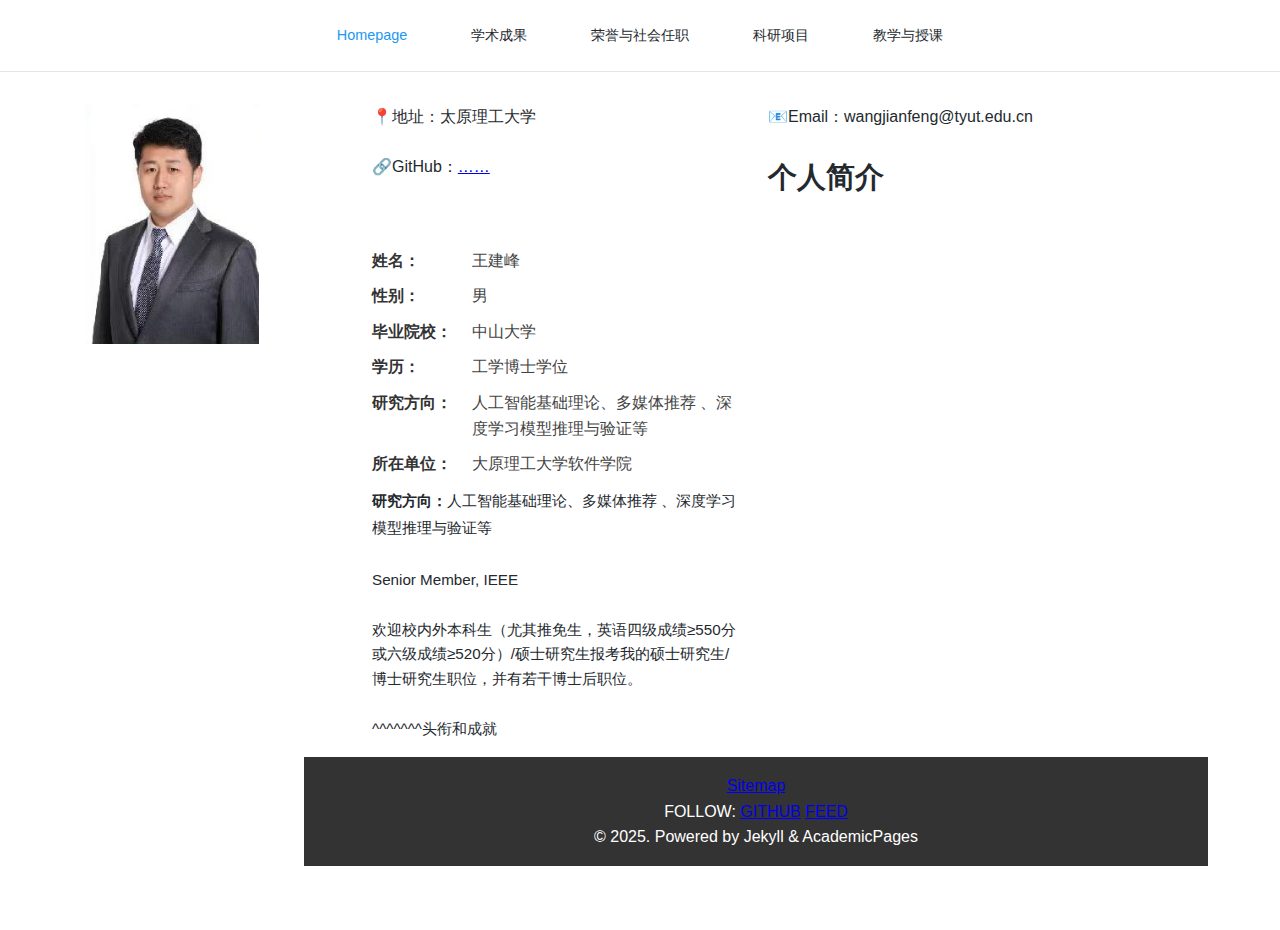
==== index.html @ 0086d67a "Update index.html" ====
<!DOCTYPE html>
<html lang="zh">
<head>
    <meta charset="UTF-8">
    <meta name="viewport" content="width=device-width, initial-scale=1.0">
    <title>个人主页</title>
    <link rel="stylesheet" href="style.css">
</head>
<body>
    <nav class="top-nav">
        <div class="nav-container">
            <a href="index.html" class="nav-item active">Homepage</a>
            <a href="publications.html" class="nav-item">学术成果</a>
            <a href="honors.html" class="nav-item">荣誉与社会任职</a>
            <a href="projects.html" class="nav-item">科研项目</a>
            <a href="teaching.html" class="nav-item">教学与授课</a>
           
        </div>
    </nav>

    <div class="container">
        <div class="profile-section">
            <div class="profile-image">
                <!-- 这里放置您的照片 -->
                <img src="wangjianfeng.jpg" alt="头像" id="avatar">
            </div>

            <div class="profile-info">

                  <div class="contact-info">
            <div class="info-item">
                <span class="icon">📍</span>
                <span>地址：太原理工大学</span>
            </div>
            <div class="info-item">
                <span class="icon">📧</span>
                <span>Email：wangjianfeng@tyut.edu.cn</span>
            </div>
            <div class="info-item">
                <span class="icon">🔗</span>
                <span>GitHub：<a href="#">……</a></span>
            </div>
  


                <h1>个人简介</h1>
                <div class="info-content">
                    
      

                     <div class="personal-info">
                        <div class="info-item">
                            <span class="label">姓名：</span>
                            <span class="value">王建峰</span>
                        </div>
                        <div class="info-item">
                            <span class="label">性别：</span>
                            <span class="value">男</span>
                        </div>
                       
                       
                        <div class="info-item">
                            <span class="label">毕业院校：</span>
                            <span class="value">中山大学</span>
                        </div>
                        <div class="info-item">
                            <span class="label">学历：</span>
                            <span class="value">工学博士学位</span>
                        </div>
                        <div class="info-item">
                            <span class="label">研究方向：</span>
                            <span class="value">人工智能基础理论、多媒体推荐 、深度学习模型推理与验证等</span>
                        </div>
                        <div class="info-item">
                            <span class="label">所在单位：</span>
                            <span class="value">大原理工大学软件学院</span>
                        </div>
                    <p class="research-interests">
                        <strong>研究方向：</strong>人工智能基础理论、多媒体推荐 、深度学习模型推理与验证等
                    </p>
                    <p class="position">Senior Member, IEEE</p>
                    
                    <p class="education">
                        欢迎校内外本科生（尤其推免生，英语四级成绩≥550分或六级成绩≥520分）/硕士研究生报考我的硕士研究生/博士研究生职位，并有若干博士后职位。
                    
                    <p class="achievements">
                        ^^^^^^^头衔和成就
                    </p>
                </div>
            </div>
        </div>


            
    <footer>
        <div class="footer-content">
            <div class="sitemap">
                <a href="#">Sitemap</a>
            </div>
            <div class="follow">
                FOLLOW: 
                <a href="#" class="github">GITHUB</a>
                <a href="#" class="feed">FEED</a>
            </div>
            <div class="copyright">
                &copy; 2025. Powered by Jekyll & AcademicPages
            </div>
        </div>
    </footer>
</body>
</html>
---- style.css ----
:root {
    --primary-color: #333;
    --background-color: #fff;
    --accent-color: #2196F3;
    --text-color: #24292e;
    --border-color: #e1e4e8;
}

* {
    margin: 0;
    padding: 0;
    box-sizing: border-box;
}

body {
    font-family: -apple-system, BlinkMacSystemFont, "Segoe UI", Roboto, "Helvetica Neue", Arial, sans-serif;
    line-height: 1.6;
    color: var(--text-color);
    background-color: var(--background-color);
    min-height: 100vh;
    display: flex;
    flex-direction: column;
    margin: 0;
}

/* 导航栏样式 */
.top-nav {
    background-color: #fff;
    border-bottom: 1px solid var(--border-color);
    padding: 1rem 0;
    position: sticky;
    top: 0;
    z-index: 1000;
}

.nav-container {
    max-width: 1200px;
    margin: 0 auto;
    display: flex;
    justify-content: center;
    gap: 2rem;
}

.nav-item {
    text-decoration: none;
    color: var(--text-color);
    font-size: 0.9rem;
    padding: 0.5rem 1rem;
    transition: color 0.3s;
}

.nav-item:hover {
    color: var(--accent-color);
}

.nav-item.active {
    color: var(--accent-color);
    font-weight: 500;
}

/* 主容器样式 */
.container {
    flex: 1 0 auto;
    width: 100%;
    max-width: 1200px;
    margin: 0 auto;
    padding: 2rem;
    display: flex;
    flex-direction: column;
    min-height: calc(100vh - 150px); /* 减去导航栏和页脚的高度 */
}

/* 个人资料部分 */
.profile-section {
    display: flex;
    gap: 2rem;
    margin-bottom: 2rem;
}

.profile-image {
    flex-shrink: 0;
    width: 200px;
    height: 240px;
    display: flex;
    align-items: flex-start;
    justify-content: center;
}

#avatar {
    width: 100%;
    height: 100%;
    object-fit: contain;
    border-radius: 0;
}

.profile-info {
    flex-grow: 1;
}

.profile-info h1 {
    font-size: 1.8rem;
    margin-bottom: 1.5rem;
    color: var(--text-color);
}

.info-content p {
    margin-bottom: 1rem;
    font-size: 0.95rem;
}

.research-interests {
    line-height: 1.8;
}

.personal-info {
    display: flex;
    flex-direction: column;
    gap: 10px;
}

.info-item {
    display: flex;
    align-items: flex-start;
    line-height: 1.6;
}

.info-item .label {
    min-width: 100px;
    font-weight: bold;
    color: #333;
}

.info-item .value {
    flex: 1;
    color: #444;
}

/* 联系信息样式 */
.contact-section {
    margin-top: 2rem;
    padding: 2rem 0;
    background-color: #f8f9fa;
    border-top: 1px solid #eee;
}

.contact-info {
    max-width: 800px;
    margin: 0 auto;
    display: grid;
    grid-template-columns: repeat(auto-fit, minmax(300px, 1fr));
    gap: 1.5rem;
    padding: 0 1rem;
}

.contact-item {
    display: flex;
    align-items: center;
    gap: 1rem;
    color: #555;
}

.contact-item i {
    font-size: 1.2rem;
    color: #007bff;
    width: 24px;
    text-align: center;
}

/* 出版物部分样式 */
.publications-section {
    margin-top: 2rem;
}

.publications-section h2 {
    font-size: 1.5rem;
    color: #24292e;
    margin-bottom: 1.5rem;
    padding-bottom: 0.5rem;
    border-bottom: 1px solid var(--border-color);
}

.publication-item {
    margin-bottom: 2.5rem;
    padding-bottom: 1.5rem;
    border-bottom: 1px solid var(--border-color);
}

.publication-item:last-child {
    border-bottom: none;
}

.paper-title {
    font-size: 1.2rem;
    margin-bottom: 0.5rem;
}

.paper-title a {
    color: var(--accent-color);
    text-decoration: none;
    transition: color 0.2s;
}

.paper-title a:hover {
    color: #1976D2;
    text-decoration: underline;
}

.publication-meta {
    color: #666;
    font-size: 0.9rem;
    margin-bottom: 0.8rem;
}

.publication-abstract {
    color: #444;
    margin-bottom: 1rem;
    line-height: 1.6;
}

.publication-authors {
    font-size: 0.9rem;
    color: #555;
    margin-bottom: 1rem;
    line-height: 1.6;
}

.publication-links {
    font-size: 0.9rem;
}

.download-link {
    color: var(--accent-color);
    text-decoration: none;
    transition: color 0.2s;
}

.download-link:hover {
    color: #1976D2;
    text-decoration: underline;
}

/* 荣誉与社会任职页面样式 */
.honors-section {
    margin-top: 1rem;
}

.section-title {
    margin-top: 2.5rem;
    color: var(--text-color);
    font-size: 1.8rem;
}

.honors-list {
    list-style: none;
    padding: 0;
    margin: 1.5rem 0;
}

.honor-item {
    display: flex;
    align-items: center;
    margin-bottom: 1rem;
    padding: 0.5rem 0;
}

.honor-icon {
    font-size: 1.5rem;
    margin-right: 1rem;
    flex-shrink: 0;
}

.honor-text {
    font-size: 1rem;
    color: var(--text-color);
}

.positions-list {
    margin-top: 1.5rem;
}

.position-item {
    display: flex;
    margin-bottom: 1.5rem;
    padding: 0.5rem 0;
}

.position-icon {
    font-size: 1.2rem;
    margin-right: 1rem;
    flex-shrink: 0;
    margin-top: 0.2rem;
}

.position-content {
    flex-grow: 1;
}

.position-content p {
    margin: 0;
    line-height: 1.6;
    color: var(--text-color);
}

.sub-positions {
    list-style: none;
    padding-left: 0;
    margin-top: 0.5rem;
}

.sub-positions li {
    position: relative;
    padding-left: 1.5rem;
    margin-bottom: 0.5rem;
    line-height: 1.6;
    color: var(--text-color);
}

.sub-positions li::before {
    content: "•";
    position: absolute;
    left: 0.5rem;
    color: var(--accent-color);
}

/* 科研项目页面样式 */
.projects-section {
    margin-top: 2rem;
}

.project-item {
    margin-bottom: 3rem;
    padding-bottom: 2rem;
    border-bottom: 1px solid var(--border-color);
}

.project-item:last-child {
    border-bottom: none;
}

.project-title {
    font-size: 1.4rem;
    margin-bottom: 1rem;
}

.project-title a {
    color: var(--accent-color);
    text-decoration: none;
    transition: color 0.2s;
}

.project-title a:hover {
    color: #1976D2;
    text-decoration: underline;
}

.project-meta {
    margin-bottom: 1.5rem;
    color: #666;
    font-size: 0.95rem;
}

.project-meta span {
    display: inline-block;
    margin-right: 1.5rem;
}

.project-type {
    color: #1976D2;
    font-weight: 500;
}

.project-id {
    color: #666;
}

.project-role {
    color: #444;
}

.project-image {
    margin: 1.5rem 0;
    background-color: #f5f5f5;
    border-radius: 4px;
    overflow: hidden;
}

.project-thumbnail {
    width: 100%;
    height: auto;
    display: block;
}

.project-description {
    color: #444;
    line-height: 1.6;
    font-size: 0.95rem;
}

/* 教学与授课页面样式 */
.teaching-section {
    margin-top: 2rem;
}

.teaching-item {
    margin-bottom: 2.5rem;
    padding-bottom: 2rem;
    border-bottom: 1px solid var(--border-color);
}

.teaching-item:last-child {
    border-bottom: none;
    margin-bottom: 0;
    padding-bottom: 0;
}

.teaching-title {
    font-size: 1.3rem;
    margin-bottom: 0.8rem;
}

.teaching-title a {
    color: var(--accent-color);
    text-decoration: none;
    transition: color 0.2s;
}

.teaching-title a:hover {
    color: #1976D2;
    text-decoration: underline;
}

.teaching-meta {
    margin-bottom: 1rem;
    font-size: 0.9rem;
    color: #666;
}

.teaching-meta span {
    display: inline-block;
    margin-right: 1rem;
}

.teaching-meta .course-type {
    color: #1976D2;
    font-weight: 500;
}

.teaching-meta .institution {
    font-style: italic;
}

.teaching-meta .year {
    color: #888;
}

.teaching-description {
    color: #444;
    line-height: 1.6;
    font-size: 0.95rem;
}

.teaching-description p {
    margin: 0;
}

/* 响应式调整 */
@media (max-width: 768px) {
    .project-meta {
        flex-direction: column;
    }
    
    .project-meta span {
        display: block;
        margin-bottom: 0.5rem;
    }
    
    .teaching-meta span {
        display: block;
        margin-bottom: 0.3rem;
    }
    
    .teaching-title {
        font-size: 1.2rem;
    }
}

/* 响应式设计 */
@media (max-width: 768px) {
    .profile-section {
        flex-direction: column;
        align-items: center;
        text-align: center;
    }

    .nav-container {
        flex-wrap: wrap;
        justify-content: center;
        gap: 1rem;
    }

    .footer-content {
        flex-direction: column;
        gap: 1rem;
        text-align: center;
    }

    .honor-item, .position-item {
        flex-direction: row;
        align-items: flex-start;
    }

    .position-content {
        font-size: 0.95rem;
    }

    .sub-positions li {
        padding-left: 1rem;
    }
}

/* 页脚样式 */
footer {
    background-color: #333;
    color: #fff;
    padding: 1rem 0;
    text-align: center;
    flex-shrink: 0;
}

.footer-content {
    max-width: 800px;
    margin: 0 auto;
    padding: 0 1rem;
}

.footer-content p {
    margin: 0;
    font-size: 0.9rem;
    opacity: 0.8;
}
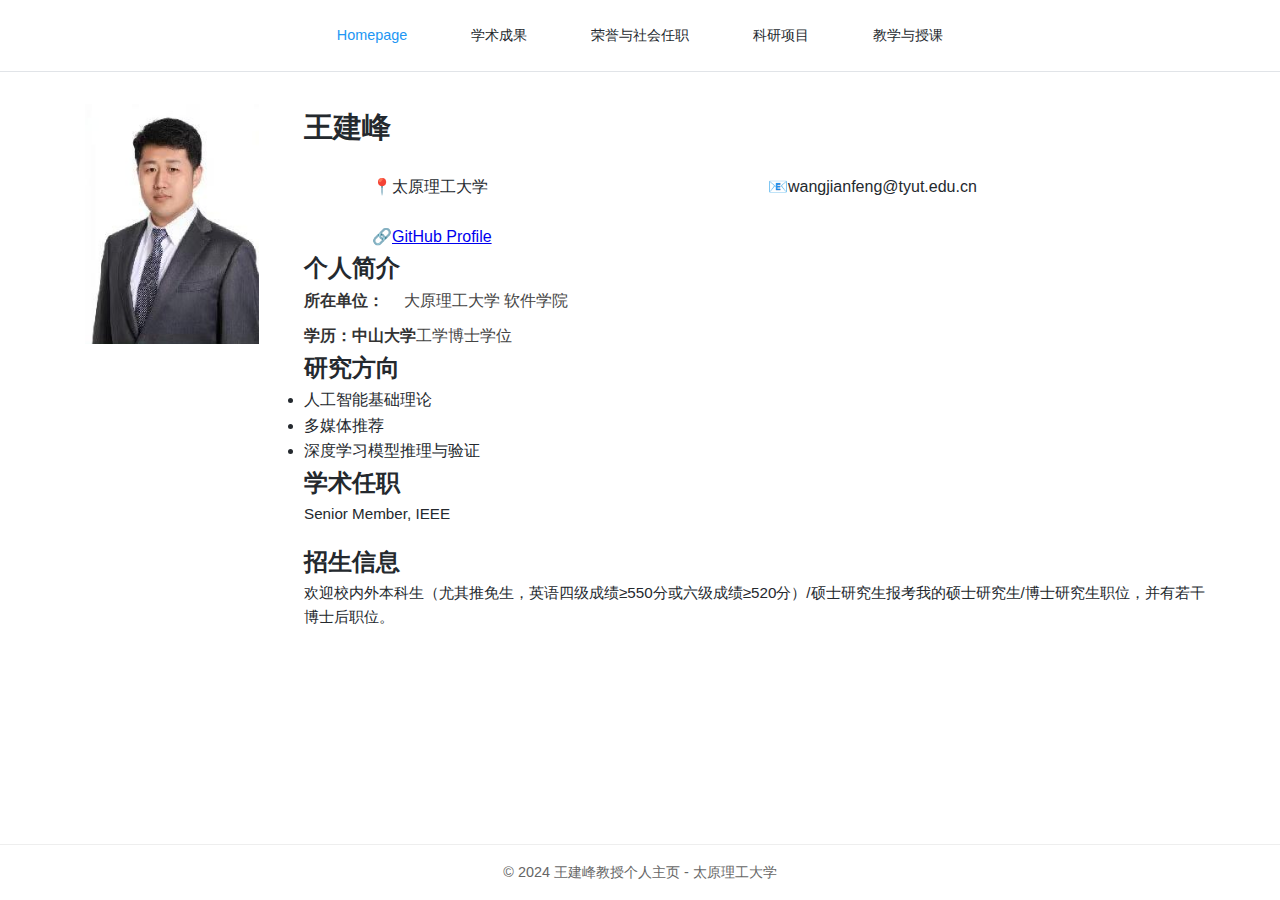
==== commit 9c23eda8: "Update index.html" ====
--- a/index.html
+++ b/index.html
@@ -26,85 +26,65 @@
             </div>
 
             <div class="profile-info">
+                <h1>王建峰</h1>
+                
+                <div class="contact-info">
+                    <div class="info-item">
+                        <span class="icon">📍</span>
+                        <span>太原理工大学</span>
+                    </div>
+                    <div class="info-item">
+                        <span class="icon">📧</span>
+                        <span>wangjianfeng@tyut.edu.cn</span>
+                    </div>
+                    <div class="info-item">
+                        <span class="icon">🔗</span>
+                        <span><a href="#" target="_blank">GitHub Profile</a></span>
+                    </div>
+                </div>
 
-                  <div class="contact-info">
-            <div class="info-item">
-                <span class="icon">📍</span>
-                <span>地址：太原理工大学</span>
-            </div>
-            <div class="info-item">
-                <span class="icon">📧</span>
-                <span>Email：wangjianfeng@tyut.edu.cn</span>
-            </div>
-            <div class="info-item">
-                <span class="icon">🔗</span>
-                <span>GitHub：<a href="#">……</a></span>
-            </div>
-  
+                <div class="info-content">
+                    <div class="bio-section">
+                        <h2>个人简介</h2>
+                        <div class="personal-info">
+                            
+                            <div class="info-item">
+                                <span class="label">所在单位：</span>
+                                <span class="value">大原理工大学 软件学院</span>
+                            </div>
+                            <div class="info-item">
+                                <span class="label">学历：中山大学</span>
+                                <span class="value">工学博士学位</span>
+                            </div>
+                        </div>
+                    </div>
 
+                    <div class="research-section">
+                        <h2>研究方向</h2>
+                        <ul>
+                            <li>人工智能基础理论</li>
+                            <li>多媒体推荐</li>
+                            <li>深度学习模型推理与验证</li>
+                        </ul>
+                    </div>
 
-                <h1>个人简介</h1>
-                <div class="info-content">
-                    
-      
+                    <div class="positions-section">
+                        <h2>学术任职</h2>
+                        <p>Senior Member, IEEE</p>
+                    </div>
 
-                     <div class="personal-info">
-                        <div class="info-item">
-                            <span class="label">姓名：</span>
-                            <span class="value">王建峰</span>
-                        </div>
-                        <div class="info-item">
-                            <span class="label">性别：</span>
-                            <span class="value">男</span>
-                        </div>
-                       
-                       
-                        <div class="info-item">
-                            <span class="label">毕业院校：</span>
-                            <span class="value">中山大学</span>
-                        </div>
-                        <div class="info-item">
-                            <span class="label">学历：</span>
-                            <span class="value">工学博士学位</span>
-                        </div>
-                        <div class="info-item">
-                            <span class="label">研究方向：</span>
-                            <span class="value">人工智能基础理论、多媒体推荐 、深度学习模型推理与验证等</span>
-                        </div>
-                        <div class="info-item">
-                            <span class="label">所在单位：</span>
-                            <span class="value">大原理工大学软件学院</span>
-                        </div>
-                    <p class="research-interests">
-                        <strong>研究方向：</strong>人工智能基础理论、多媒体推荐 、深度学习模型推理与验证等
-                    </p>
-                    <p class="position">Senior Member, IEEE</p>
-                    
-                    <p class="education">
-                        欢迎校内外本科生（尤其推免生，英语四级成绩≥550分或六级成绩≥520分）/硕士研究生报考我的硕士研究生/博士研究生职位，并有若干博士后职位。
-                    
-                    <p class="achievements">
-                        ^^^^^^^头衔和成就
-                    </p>
+                    <div class="notice-section">
+                        <h2>招生信息</h2>
+                        <p>欢迎校内外本科生（尤其推免生，英语四级成绩≥550分或六级成绩≥520分）/硕士研究生报考我的硕士研究生/博士研究生职位，并有若干博士后职位。</p>
+                    </div>
                 </div>
             </div>
         </div>
+    </div>
 
-
-            
     <footer>
         <div class="footer-content">
-            <div class="sitemap">
-                <a href="#">Sitemap</a>
-            </div>
-            <div class="follow">
-                FOLLOW: 
-                <a href="#" class="github">GITHUB</a>
-                <a href="#" class="feed">FEED</a>
-            </div>
-            <div class="copyright">
-                &copy; 2025. Powered by Jekyll & AcademicPages
-            </div>
+            <p>&copy; 2024 王建峰教授个人主页 - 太原理工大学</p>
         </div>
     </footer>
 </body>
--- a/style.css
+++ b/style.css
@@ -520,11 +520,12 @@
 
 /* 页脚样式 */
 footer {
-    background-color: #333;
-    color: #fff;
+    background-color: #fff;
+    color: #666;
     padding: 1rem 0;
     text-align: center;
     flex-shrink: 0;
+    border-top: 1px solid #eee;
 }
 
 .footer-content {
@@ -536,6 +537,5 @@
 .footer-content p {
     margin: 0;
     font-size: 0.9rem;
-    opacity: 0.8;
-}
-
+    opacity: 1;
+}
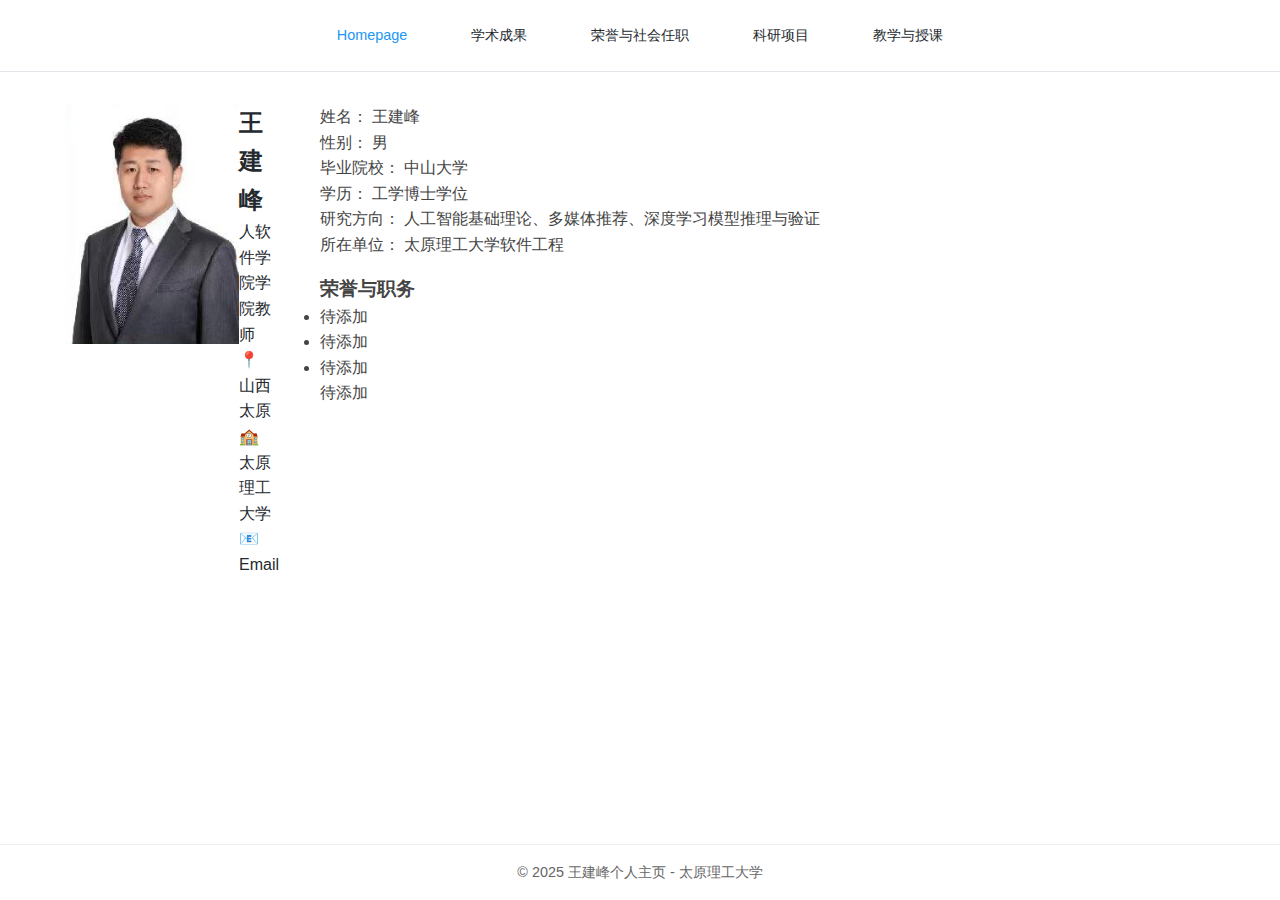
==== commit f0e1d076: "Update index.html" ====
--- a/index.html
+++ b/index.html
@@ -21,61 +21,71 @@
     <div class="container">
         <div class="profile-section">
             <div class="profile-image">
-                <!-- 这里放置您的照片 -->
                 <img src="wangjianfeng.jpg" alt="头像" id="avatar">
+                <div class="brief-info">
+                    <h2>王建峰</h2>
+                    <p>人软件学院学院教师</p>
+                    <div class="contact-links">
+                        <div class="link-item">
+                            <span class="icon">📍</span>
+                            <span>山西太原</span>
+                        </div>
+                        <div class="link-item">
+                            <span class="icon">🏫</span>
+                            <span>太原理工大学</span>
+                        </div>
+                        <div class="link-item">
+                            <span class="icon">📧</span>
+                            <span>Email</span>
+                        </div>
+                        
+                       
+                    </div>
+                </div>
             </div>
 
             <div class="profile-info">
-                <h1>王建峰</h1>
-                
-                <div class="contact-info">
-                    <div class="info-item">
-                        <span class="icon">📍</span>
-                        <span>太原理工大学</span>
-                    </div>
-                    <div class="info-item">
-                        <span class="icon">📧</span>
-                        <span>wangjianfeng@tyut.edu.cn</span>
-                    </div>
-                    <div class="info-item">
-                        <span class="icon">🔗</span>
-                        <span><a href="#" target="_blank">GitHub Profile</a></span>
-                    </div>
-                </div>
-
                 <div class="info-content">
-                    <div class="bio-section">
-                        <h2>个人简介</h2>
-                        <div class="personal-info">
-                            
-                            <div class="info-item">
-                                <span class="label">所在单位：</span>
-                                <span class="value">大原理工大学 软件学院</span>
-                            </div>
-                            <div class="info-item">
-                                <span class="label">学历：中山大学</span>
-                                <span class="value">工学博士学位</span>
-                            </div>
+                    <div class="basic-info">
+                        <div class="info-row">
+                            <span class="label">姓名：</span>
+                            <span class="value">王建峰</span>
+                        </div>
+                        <div class="info-row">
+                            <span class="label">性别：</span>
+                            <span class="value">男</span>
+                        </div>
+                        
+                        <div class="info-row">
+                            <span class="label">毕业院校：</span>
+                            <span class="value">中山大学</span>
+                        </div>
+                        <div class="info-row">
+                            <span class="label">学历：</span>
+                            <span class="value">工学博士学位</span>
+                        </div>
+                        <div class="info-row">
+                            <span class="label">研究方向：</span>
+                            <span class="value">人工智能基础理论、多媒体推荐、深度学习模型推理与验证</span>
+                        </div>
+                        <div class="info-row">
+                            <span class="label">所在单位：</span>
+                            <span class="value">太原理工大学软件工程</span>
                         </div>
                     </div>
 
-                    <div class="research-section">
-                        <h2>研究方向</h2>
+                    <div class="honors-section">
+                        <h3>荣誉与职务</h3>
                         <ul>
-                            <li>人工智能基础理论</li>
-                            <li>多媒体推荐</li>
-                            <li>深度学习模型推理与验证</li>
+                            <li>待添加</li>
+                            <li>待添加</li>
+                            <li>待添加</li>
+                           
                         </ul>
                     </div>
 
-                    <div class="positions-section">
-                        <h2>学术任职</h2>
-                        <p>Senior Member, IEEE</p>
-                    </div>
-
-                    <div class="notice-section">
-                        <h2>招生信息</h2>
-                        <p>欢迎校内外本科生（尤其推免生，英语四级成绩≥550分或六级成绩≥520分）/硕士研究生报考我的硕士研究生/博士研究生职位，并有若干博士后职位。</p>
+                    <div class="achievements-section">
+                        <p>待添加</p>
                     </div>
                 </div>
             </div>
@@ -84,7 +94,7 @@
 
     <footer>
         <div class="footer-content">
-            <p>&copy; 2024 王建峰教授个人主页 - 太原理工大学</p>
+            <p>&copy; 2025 王建峰个人主页 - 太原理工大学</p>
         </div>
     </footer>
 </body>
--- a/style.css
+++ b/style.css
@@ -73,7 +73,7 @@
 /* 个人资料部分 */
 .profile-section {
     display: flex;
-    gap: 2rem;
+    gap: 3rem;
     margin-bottom: 2rem;
 }
 
@@ -98,41 +98,56 @@
 }
 
 .profile-info h1 {
-    font-size: 1.8rem;
+    font-size: 2rem;
     margin-bottom: 1.5rem;
     color: var(--text-color);
 }
 
-.info-content p {
-    margin-bottom: 1rem;
-    font-size: 0.95rem;
-}
-
-.research-interests {
-    line-height: 1.8;
-}
-
-.personal-info {
-    display: flex;
-    flex-direction: column;
-    gap: 10px;
-}
-
-.info-item {
-    display: flex;
-    align-items: flex-start;
-    line-height: 1.6;
-}
-
-.info-item .label {
-    min-width: 100px;
-    font-weight: bold;
+.profile-info h2 {
+    font-size: 1.2rem;
+    margin: 1.5rem 0 1rem;
+    color: var(--text-color);
+    border-bottom: 2px solid var(--accent-color);
+    padding-bottom: 0.5rem;
+}
+
+.info-content {
+    color: #444;
+    line-height: 1.6;
+}
+
+.personal-info .info-item {
+    margin-bottom: 0.8rem;
+}
+
+.personal-info .label {
+    font-weight: 500;
     color: #333;
-}
-
-.info-item .value {
-    flex: 1;
-    color: #444;
+    margin-right: 1rem;
+}
+
+.research-section ul {
+    list-style-type: none;
+    padding-left: 0;
+}
+
+.research-section li {
+    margin-bottom: 0.5rem;
+    padding-left: 1.5rem;
+    position: relative;
+}
+
+.research-section li::before {
+    content: "•";
+    position: absolute;
+    left: 0.5rem;
+    color: var(--accent-color);
+}
+
+.positions-section p,
+.notice-section p {
+    margin: 0.5rem 0;
+    line-height: 1.6;
 }
 
 /* 联系信息样式 */
@@ -144,26 +159,30 @@
 }
 
 .contact-info {
-    max-width: 800px;
-    margin: 0 auto;
-    display: grid;
-    grid-template-columns: repeat(auto-fit, minmax(300px, 1fr));
+    display: flex;
     gap: 1.5rem;
-    padding: 0 1rem;
-}
-
-.contact-item {
+    margin-bottom: 2rem;
+}
+
+.contact-info .info-item {
     display: flex;
     align-items: center;
-    gap: 1rem;
-    color: #555;
-}
-
-.contact-item i {
+    gap: 0.5rem;
+    color: #666;
+}
+
+.contact-info .icon {
     font-size: 1.2rem;
-    color: #007bff;
-    width: 24px;
-    text-align: center;
+}
+
+.contact-info a {
+    color: var(--accent-color);
+    text-decoration: none;
+    transition: color 0.2s;
+}
+
+.contact-info a:hover {
+    text-decoration: underline;
 }
 
 /* 出版物部分样式 */
@@ -465,6 +484,35 @@
 
 /* 响应式调整 */
 @media (max-width: 768px) {
+    .profile-section {
+        flex-direction: column;
+        align-items: center;
+    }
+
+    .profile-image {
+        margin-bottom: 2rem;
+    }
+
+    .profile-info {
+        text-align: center;
+    }
+
+    .contact-info {
+        flex-direction: column;
+        align-items: center;
+    }
+
+    .personal-info .info-item {
+        flex-direction: column;
+        align-items: center;
+        text-align: center;
+    }
+
+    .personal-info .label {
+        margin-right: 0;
+        margin-bottom: 0.3rem;
+    }
+
     .project-meta {
         flex-direction: column;
     }
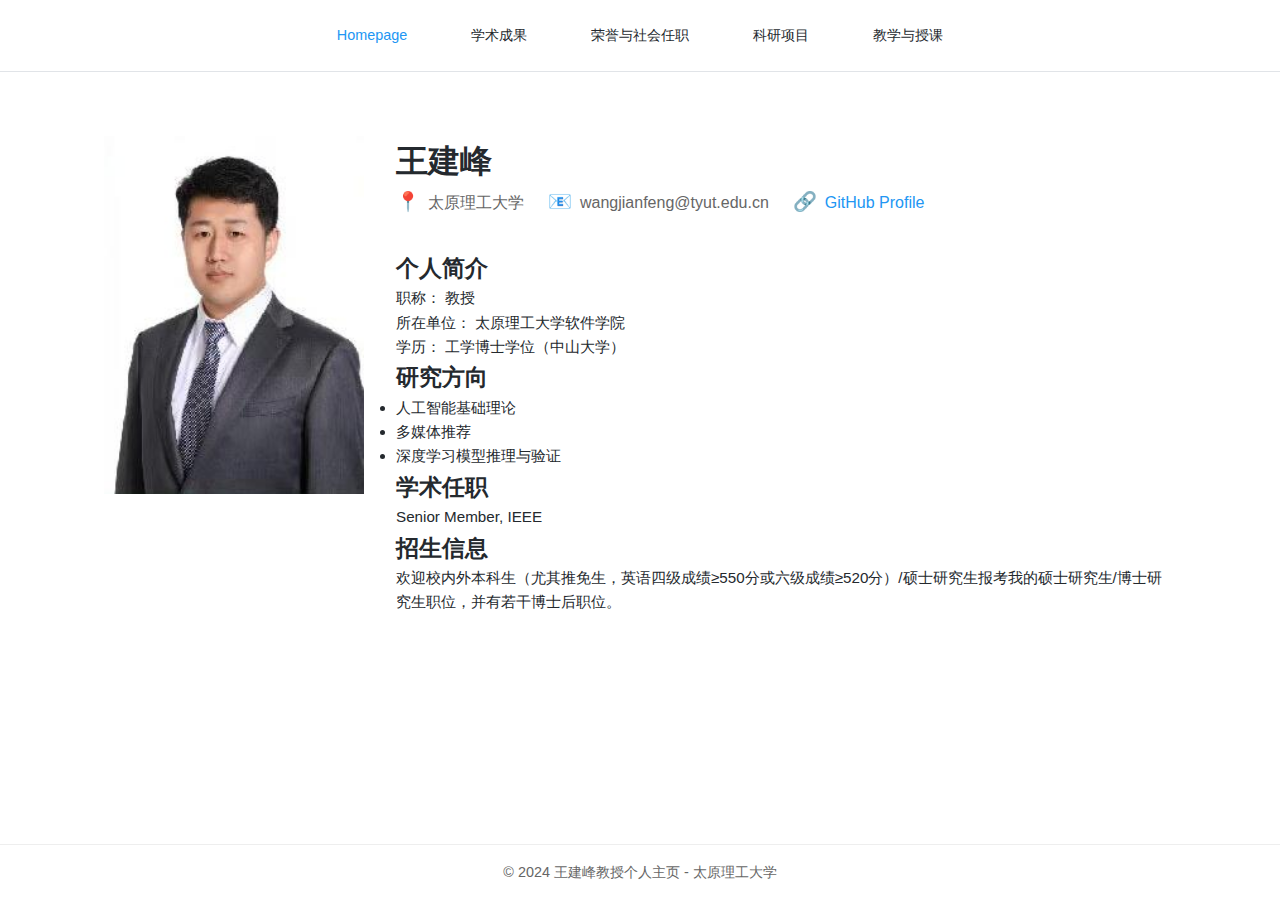
==== commit 29d1602c: "Update index.html" ====
--- a/index.html
+++ b/index.html
@@ -14,7 +14,6 @@
             <a href="honors.html" class="nav-item">荣誉与社会任职</a>
             <a href="projects.html" class="nav-item">科研项目</a>
             <a href="teaching.html" class="nav-item">教学与授课</a>
-           
         </div>
     </nav>
 
@@ -22,70 +21,62 @@
         <div class="profile-section">
             <div class="profile-image">
                 <img src="wangjianfeng.jpg" alt="头像" id="avatar">
-                <div class="brief-info">
-                    <h2>王建峰</h2>
-                    <p>人软件学院学院教师</p>
-                    <div class="contact-links">
-                        <div class="link-item">
-                            <span class="icon">📍</span>
-                            <span>山西太原</span>
-                        </div>
-                        <div class="link-item">
-                            <span class="icon">🏫</span>
-                            <span>太原理工大学</span>
-                        </div>
-                        <div class="link-item">
-                            <span class="icon">📧</span>
-                            <span>Email</span>
-                        </div>
-                        
-                       
-                    </div>
-                </div>
             </div>
 
             <div class="profile-info">
+                <h1>王建峰</h1>
+                
+                <div class="contact-info">
+                    <div class="info-item">
+                        <span class="icon">📍</span>
+                        <span>太原理工大学</span>
+                    </div>
+                    <div class="info-item">
+                        <span class="icon">📧</span>
+                        <span>wangjianfeng@tyut.edu.cn</span>
+                    </div>
+                    <div class="info-item">
+                        <span class="icon">🔗</span>
+                        <span><a href="#" target="_blank">GitHub Profile</a></span>
+                    </div>
+                </div>
+
                 <div class="info-content">
-                    <div class="basic-info">
-                        <div class="info-row">
-                            <span class="label">姓名：</span>
-                            <span class="value">王建峰</span>
-                        </div>
-                        <div class="info-row">
-                            <span class="label">性别：</span>
-                            <span class="value">男</span>
-                        </div>
-                        
-                        <div class="info-row">
-                            <span class="label">毕业院校：</span>
-                            <span class="value">中山大学</span>
-                        </div>
-                        <div class="info-row">
-                            <span class="label">学历：</span>
-                            <span class="value">工学博士学位</span>
-                        </div>
-                        <div class="info-row">
-                            <span class="label">研究方向：</span>
-                            <span class="value">人工智能基础理论、多媒体推荐、深度学习模型推理与验证</span>
-                        </div>
-                        <div class="info-row">
-                            <span class="label">所在单位：</span>
-                            <span class="value">太原理工大学软件工程</span>
+                    <div class="bio-section">
+                        <h2>个人简介</h2>
+                        <div class="personal-info">
+                            <div class="info-item">
+                                <span class="label">职称：</span>
+                                <span class="value">教授</span>
+                            </div>
+                            <div class="info-item">
+                                <span class="label">所在单位：</span>
+                                <span class="value">太原理工大学软件学院</span>
+                            </div>
+                            <div class="info-item">
+                                <span class="label">学历：</span>
+                                <span class="value">工学博士学位（中山大学）</span>
+                            </div>
                         </div>
                     </div>
 
-                    <div class="honors-section">
-                        <h3>荣誉与职务</h3>
+                    <div class="research-section">
+                        <h2>研究方向</h2>
                         <ul>
-                            <li>待添加</li>
-                            <li>待添加</li>
-                            <li>待添加</li>
-                           
+                            <li>人工智能基础理论</li>
+                            <li>多媒体推荐</li>
+                            <li>深度学习模型推理与验证</li>
                         </ul>
                     </div>
 
-                    <div class="achievements-section">
-                        <p>待添加</p>
+                    <div class="positions-section">
+                        <h2>学术任职</h2>
+                        <p>Senior Member, IEEE</p>
+                    </div>
+
+                    <div class="notice-section">
+                        <h2>招生信息</h2>
+                        <p>欢迎校内外本科生（尤其推免生，英语四级成绩≥550分或六级成绩≥520分）/硕士研究生报考我的硕士研究生/博士研究生职位，并有若干博士后职位。</p>
                     </div>
                 </div>
             </div>
@@ -94,9 +85,10 @@
 
     <footer>
         <div class="footer-content">
-            <p>&copy; 2025 王建峰个人主页 - 太原理工大学</p>
+            <p>&copy; 2024 王建峰教授个人主页 - 太原理工大学</p>
         </div>
     </footer>
 </body>
 </html>
+</html>
 
--- a/style.css
+++ b/style.css
@@ -73,81 +73,108 @@
 /* 个人资料部分 */
 .profile-section {
     display: flex;
-    gap: 3rem;
-    margin-bottom: 2rem;
+    gap: 2rem;
+    padding: 2rem;
+    background-color: #fff;
 }
 
 .profile-image {
     flex-shrink: 0;
-    width: 200px;
-    height: 240px;
-    display: flex;
-    align-items: flex-start;
-    justify-content: center;
+    width: 260px;
 }
 
 #avatar {
     width: 100%;
-    height: 100%;
-    object-fit: contain;
-    border-radius: 0;
-}
-
+    height: auto;
+    margin-bottom: 1rem;
+}
+
+.brief-info {
+    text-align: left;
+}
+
+.brief-info h2 {
+    font-size: 1.2rem;
+    margin-bottom: 0.5rem;
+    font-weight: 500;
+}
+
+.brief-info p {
+    color: #666;
+    margin-bottom: 1rem;
+}
+
+.contact-links {
+    margin-top: 1rem;
+}
+
+.link-item {
+    display: flex;
+    align-items: center;
+    gap: 0.5rem;
+    margin-bottom: 0.5rem;
+    color: #666;
+    font-size: 0.9rem;
+}
+
+.link-item .icon {
+    width: 20px;
+    text-align: center;
+}
+
+/* 主要信息部分 */
 .profile-info {
-    flex-grow: 1;
-}
-
-.profile-info h1 {
-    font-size: 2rem;
-    margin-bottom: 1.5rem;
-    color: var(--text-color);
-}
-
-.profile-info h2 {
-    font-size: 1.2rem;
-    margin: 1.5rem 0 1rem;
-    color: var(--text-color);
-    border-bottom: 2px solid var(--accent-color);
-    padding-bottom: 0.5rem;
+    flex: 1;
 }
 
 .info-content {
+    font-size: 0.95rem;
+}
+
+.basic-info {
+    margin-bottom: 2rem;
+}
+
+.info-row {
+    display: flex;
+    margin-bottom: 0.8rem;
+    line-height: 1.6;
+}
+
+.info-row .label {
+    width: 90px;
+    color: #333;
+}
+
+.info-row .value {
+    flex: 1;
     color: #444;
-    line-height: 1.6;
-}
-
-.personal-info .info-item {
-    margin-bottom: 0.8rem;
-}
-
-.personal-info .label {
-    font-weight: 500;
+}
+
+.honors-section {
+    margin-bottom: 2rem;
+}
+
+.honors-section h3 {
+    font-size: 1rem;
     color: #333;
-    margin-right: 1rem;
-}
-
-.research-section ul {
-    list-style-type: none;
-    padding-left: 0;
-}
-
-.research-section li {
+    margin-bottom: 1rem;
+}
+
+.honors-section ul {
+    list-style: none;
+    padding: 0;
+}
+
+.honors-section li {
     margin-bottom: 0.5rem;
-    padding-left: 1.5rem;
-    position: relative;
-}
-
-.research-section li::before {
-    content: "•";
-    position: absolute;
-    left: 0.5rem;
-    color: var(--accent-color);
-}
-
-.positions-section p,
-.notice-section p {
-    margin: 0.5rem 0;
-    line-height: 1.6;
+    color: #444;
+}
+
+.achievements-section p {
+    line-height: 1.8;
+    color: #444;
+    text-align: justify;
 }
 
 /* 联系信息样式 */
@@ -486,31 +513,26 @@
 @media (max-width: 768px) {
     .profile-section {
         flex-direction: column;
-        align-items: center;
+        padding: 1rem;
     }
 
     .profile-image {
-        margin-bottom: 2rem;
-    }
-
-    .profile-info {
+        width: 100%;
+        max-width: 300px;
+        margin: 0 auto;
+    }
+
+    .brief-info {
         text-align: center;
     }
 
-    .contact-info {
+    .info-row {
         flex-direction: column;
-        align-items: center;
-    }
-
-    .personal-info .info-item {
-        flex-direction: column;
-        align-items: center;
-        text-align: center;
-    }
-
-    .personal-info .label {
-        margin-right: 0;
-        margin-bottom: 0.3rem;
+    }
+
+    .info-row .label {
+        width: auto;
+        margin-bottom: 0.2rem;
     }
 
     .project-meta {
@@ -536,8 +558,7 @@
 @media (max-width: 768px) {
     .profile-section {
         flex-direction: column;
-        align-items: center;
-        text-align: center;
+        padding: 1rem;
     }
 
     .nav-container {
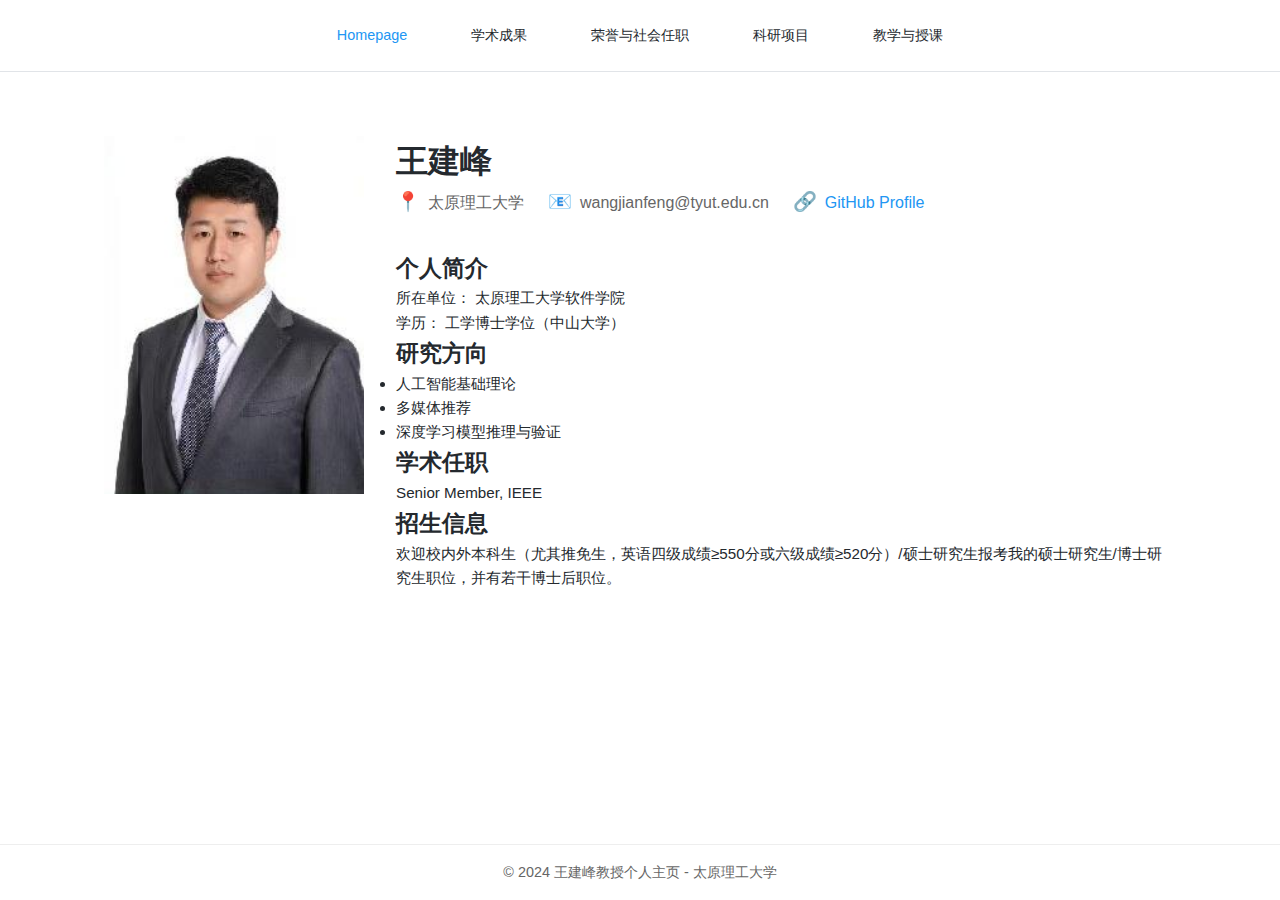
==== commit dfcc4688: "Update index.html" ====
--- a/index.html
+++ b/index.html
@@ -45,10 +45,7 @@
                     <div class="bio-section">
                         <h2>个人简介</h2>
                         <div class="personal-info">
-                            <div class="info-item">
-                                <span class="label">职称：</span>
-                                <span class="value">教授</span>
-                            </div>
+                          
                             <div class="info-item">
                                 <span class="label">所在单位：</span>
                                 <span class="value">太原理工大学软件学院</span>
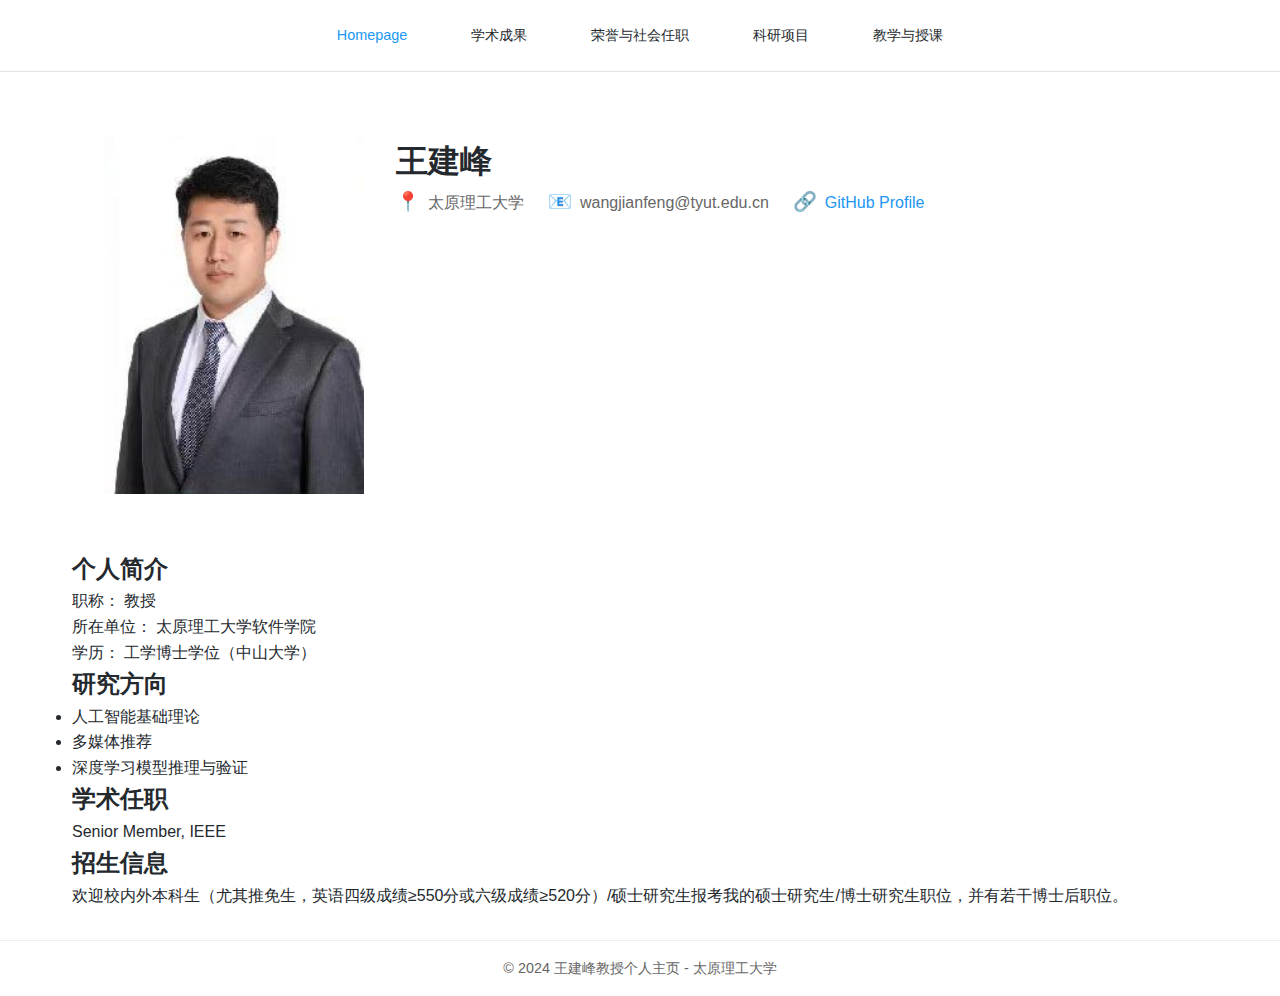
==== commit 1b566d84: "Update index.html" ====
--- a/index.html
+++ b/index.html
@@ -18,7 +18,7 @@
     </nav>
 
     <div class="container">
-        <div class="profile-section">
+        <section class="profile-section">
             <div class="profile-image">
                 <img src="wangjianfeng.jpg" alt="头像" id="avatar">
             </div>
@@ -40,44 +40,53 @@
                         <span><a href="#" target="_blank">GitHub Profile</a></span>
                     </div>
                 </div>
+            </div>
+        </section>
 
-                <div class="info-content">
-                    <div class="bio-section">
-                        <h2>个人简介</h2>
-                        <div class="personal-info">
-                          
-                            <div class="info-item">
-                                <span class="label">所在单位：</span>
-                                <span class="value">太原理工大学软件学院</span>
-                            </div>
-                            <div class="info-item">
-                                <span class="label">学历：</span>
-                                <span class="value">工学博士学位（中山大学）</span>
-                            </div>
-                        </div>
+        <section class="content-section bio-section">
+            <h2>个人简介</h2>
+            <div class="section-content">
+                <div class="personal-info">
+                    <div class="info-item">
+                        <span class="label">职称：</span>
+                        <span class="value">教授</span>
                     </div>
-
-                    <div class="research-section">
-                        <h2>研究方向</h2>
-                        <ul>
-                            <li>人工智能基础理论</li>
-                            <li>多媒体推荐</li>
-                            <li>深度学习模型推理与验证</li>
-                        </ul>
+                    <div class="info-item">
+                        <span class="label">所在单位：</span>
+                        <span class="value">太原理工大学软件学院</span>
                     </div>
-
-                    <div class="positions-section">
-                        <h2>学术任职</h2>
-                        <p>Senior Member, IEEE</p>
-                    </div>
-
-                    <div class="notice-section">
-                        <h2>招生信息</h2>
-                        <p>欢迎校内外本科生（尤其推免生，英语四级成绩≥550分或六级成绩≥520分）/硕士研究生报考我的硕士研究生/博士研究生职位，并有若干博士后职位。</p>
+                    <div class="info-item">
+                        <span class="label">学历：</span>
+                        <span class="value">工学博士学位（中山大学）</span>
                     </div>
                 </div>
             </div>
-        </div>
+        </section>
+
+        <section class="content-section research-section">
+            <h2>研究方向</h2>
+            <div class="section-content">
+                <ul>
+                    <li>人工智能基础理论</li>
+                    <li>多媒体推荐</li>
+                    <li>深度学习模型推理与验证</li>
+                </ul>
+            </div>
+        </section>
+
+        <section class="content-section positions-section">
+            <h2>学术任职</h2>
+            <div class="section-content">
+                <p>Senior Member, IEEE</p>
+            </div>
+        </section>
+
+        <section class="content-section notice-section">
+            <h2>招生信息</h2>
+            <div class="section-content">
+                <p>欢迎校内外本科生（尤其推免生，英语四级成绩≥550分或六级成绩≥520分）/硕士研究生报考我的硕士研究生/博士研究生职位，并有若干博士后职位。</p>
+            </div>
+        </section>
     </div>
 
     <footer>
@@ -87,5 +96,4 @@
     </footer>
 </body>
 </html>
-</html>
 
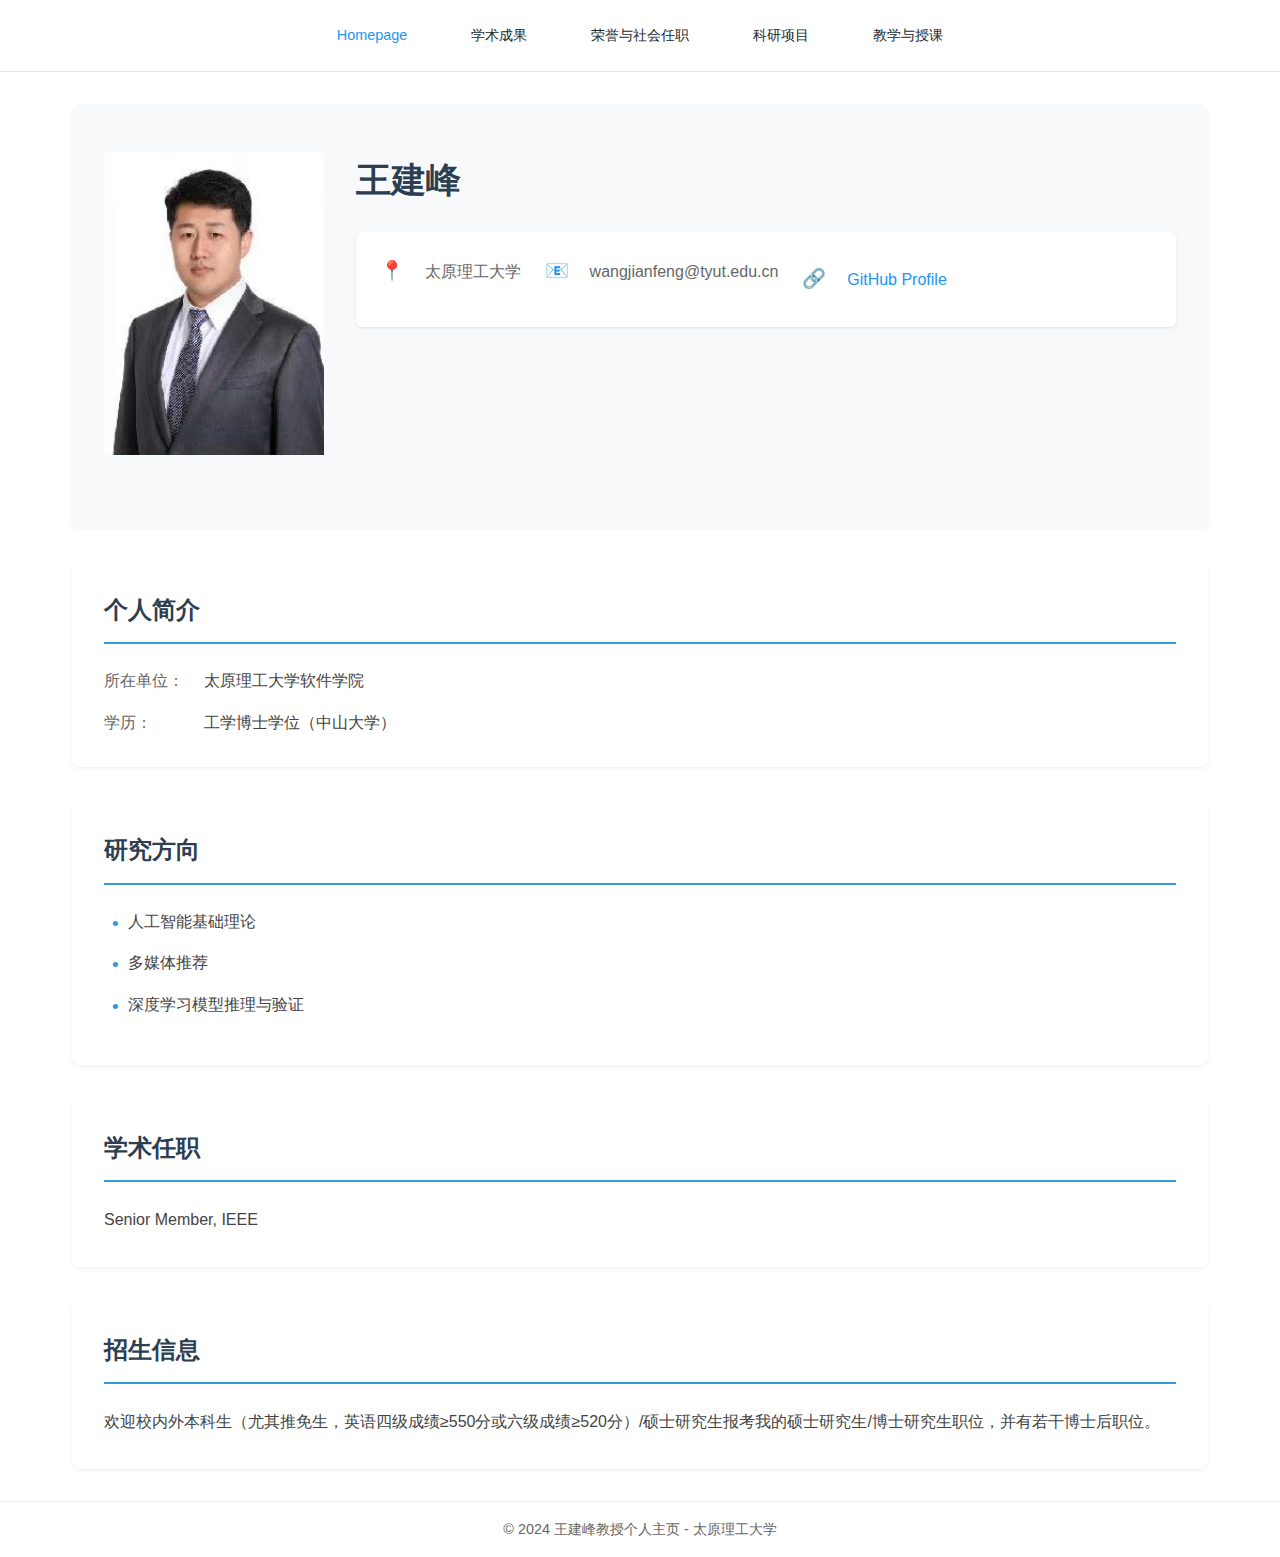
==== commit 7708a0e9: "Update index.html" ====
--- a/index.html
+++ b/index.html
@@ -48,10 +48,6 @@
             <div class="section-content">
                 <div class="personal-info">
                     <div class="info-item">
-                        <span class="label">职称：</span>
-                        <span class="value">教授</span>
-                    </div>
-                    <div class="info-item">
                         <span class="label">所在单位：</span>
                         <span class="value">太原理工大学软件学院</span>
                     </div>
--- a/style.css
+++ b/style.css
@@ -587,6 +587,142 @@
     }
 }
 
+/* 主页特定样式 */
+.profile-section {
+    background-color: #f8f9fa;
+    padding: 3rem 2rem;
+    border-radius: 8px;
+    margin-bottom: 2rem;
+    box-shadow: 0 2px 4px rgba(0,0,0,0.05);
+}
+
+.profile-section .profile-image {
+    width: 220px;
+}
+
+.profile-section h1 {
+    font-size: 2.2rem;
+    color: #2c3e50;
+    margin-bottom: 1.5rem;
+}
+
+.profile-section .contact-info {
+    background-color: white;
+    padding: 1.5rem;
+    border-radius: 6px;
+    box-shadow: 0 1px 3px rgba(0,0,0,0.1);
+    margin-bottom: 2rem;
+}
+
+.profile-section .contact-info .info-item {
+    margin-bottom: 1rem;
+}
+
+.profile-section .contact-info .info-item:last-child {
+    margin-bottom: 0;
+}
+
+.profile-section .contact-info .icon {
+    font-size: 1.2rem;
+    margin-right: 0.8rem;
+}
+
+.content-section {
+    background-color: white;
+    padding: 2rem;
+    border-radius: 8px;
+    margin-bottom: 2rem;
+    box-shadow: 0 2px 4px rgba(0,0,0,0.05);
+}
+
+.content-section:last-child {
+    margin-bottom: 0;
+}
+
+.content-section h2 {
+    color: #2c3e50;
+    font-size: 1.5rem;
+    margin-bottom: 1.5rem;
+    padding-bottom: 0.8rem;
+    border-bottom: 2px solid #3498db;
+}
+
+.section-content {
+    color: #444;
+}
+
+.personal-info .info-item {
+    display: flex;
+    margin-bottom: 1rem;
+    line-height: 1.6;
+}
+
+.personal-info .info-item:last-child {
+    margin-bottom: 0;
+}
+
+.personal-info .label {
+    width: 100px;
+    color: #666;
+    font-weight: 500;
+}
+
+.personal-info .value {
+    flex: 1;
+}
+
+.research-section ul {
+    list-style: none;
+    padding: 0;
+    margin: 0;
+}
+
+.research-section li {
+    position: relative;
+    padding-left: 1.5rem;
+    margin-bottom: 1rem;
+    line-height: 1.6;
+}
+
+.research-section li:before {
+    content: "•";
+    color: #3498db;
+    position: absolute;
+    left: 0.5rem;
+    font-size: 1.2rem;
+}
+
+.positions-section p,
+.notice-section p {
+    line-height: 1.8;
+    margin: 0;
+}
+
+/* 响应式调整 */
+@media (max-width: 768px) {
+    .profile-section {
+        padding: 2rem 1rem;
+    }
+
+    .content-section {
+        padding: 1.5rem;
+    }
+
+    .profile-section .profile-image {
+        width: 180px;
+        margin: 0 auto 2rem;
+    }
+
+    .personal-info .info-item {
+        flex-direction: column;
+    }
+
+    .personal-info .label {
+        width: auto;
+        margin-bottom: 0.3rem;
+    }
+}
+
 /* 页脚样式 */
 footer {
     background-color: #fff;
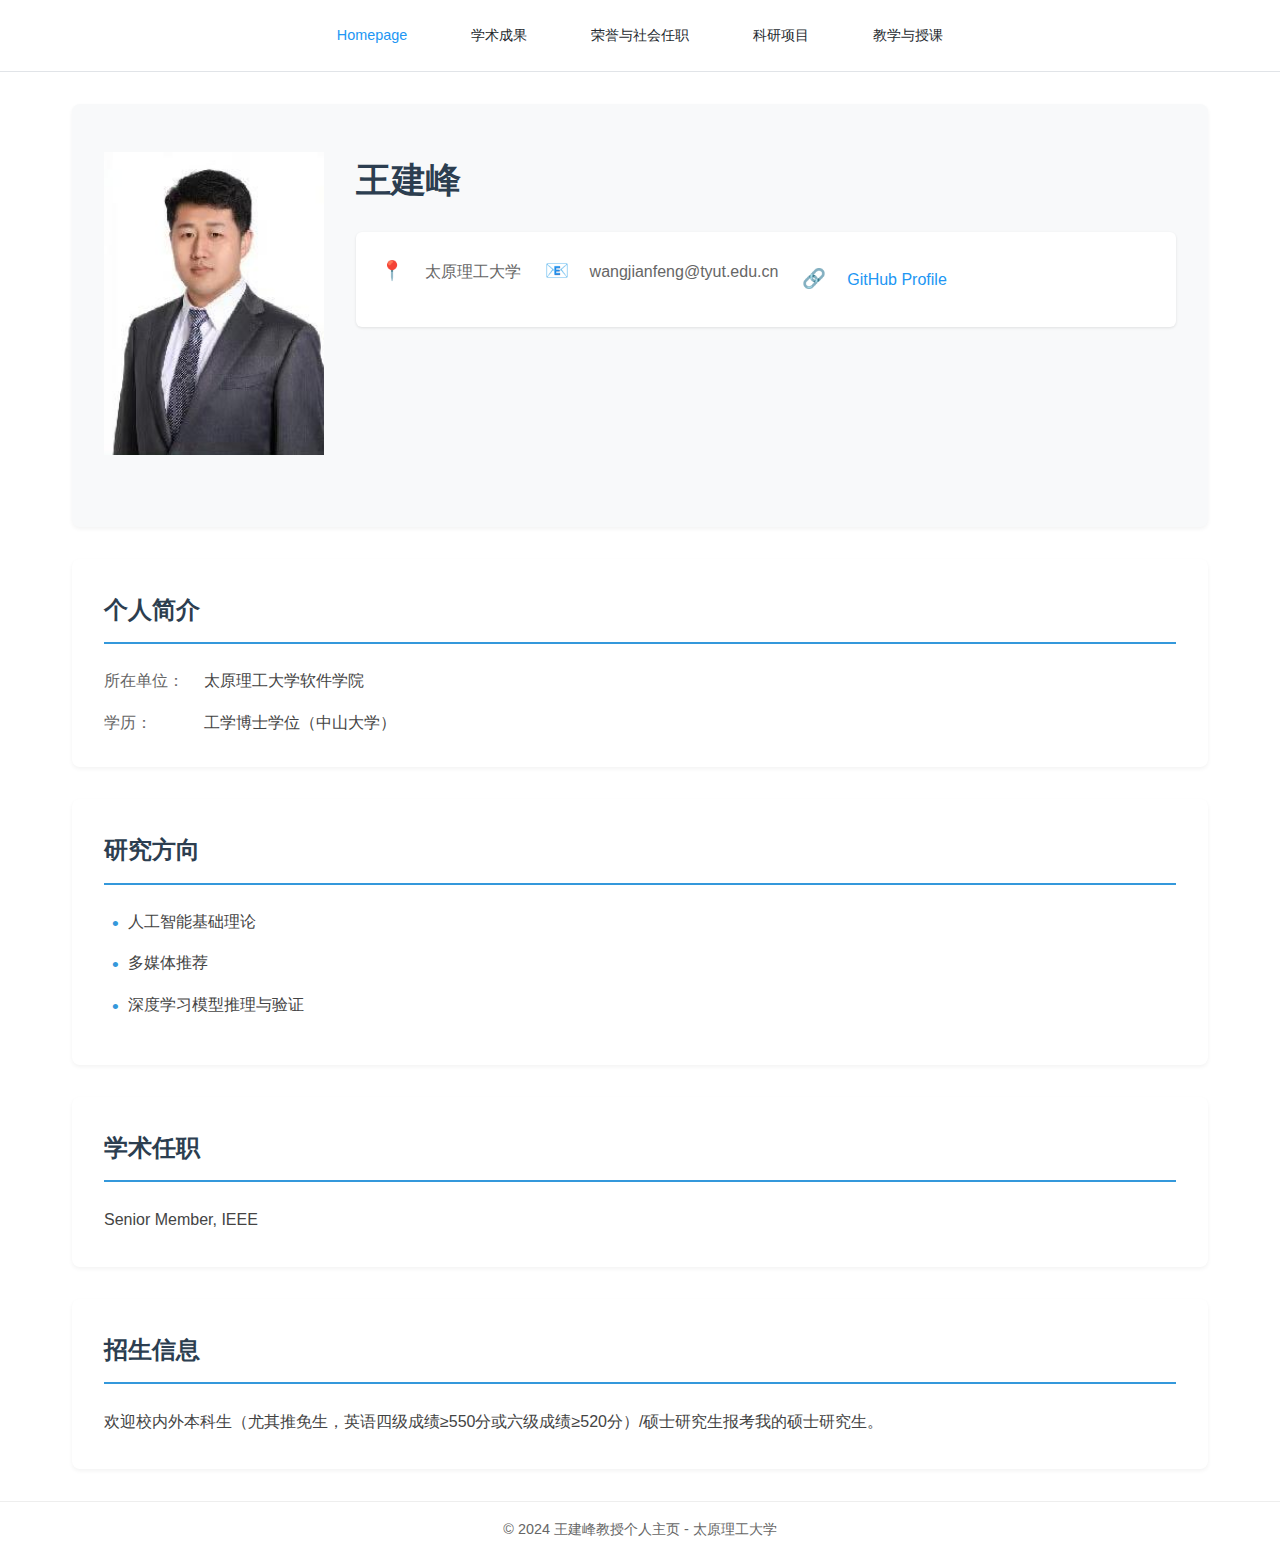
==== commit 77a69a22: "Update index.html" ====
--- a/index.html
+++ b/index.html
@@ -80,7 +80,7 @@
         <section class="content-section notice-section">
             <h2>招生信息</h2>
             <div class="section-content">
-                <p>欢迎校内外本科生（尤其推免生，英语四级成绩≥550分或六级成绩≥520分）/硕士研究生报考我的硕士研究生/博士研究生职位，并有若干博士后职位。</p>
+                <p>欢迎校内外本科生（尤其推免生，英语四级成绩≥550分或六级成绩≥520分）/硕士研究生报考我的硕士研究生。</p>
             </div>
         </section>
     </div>
